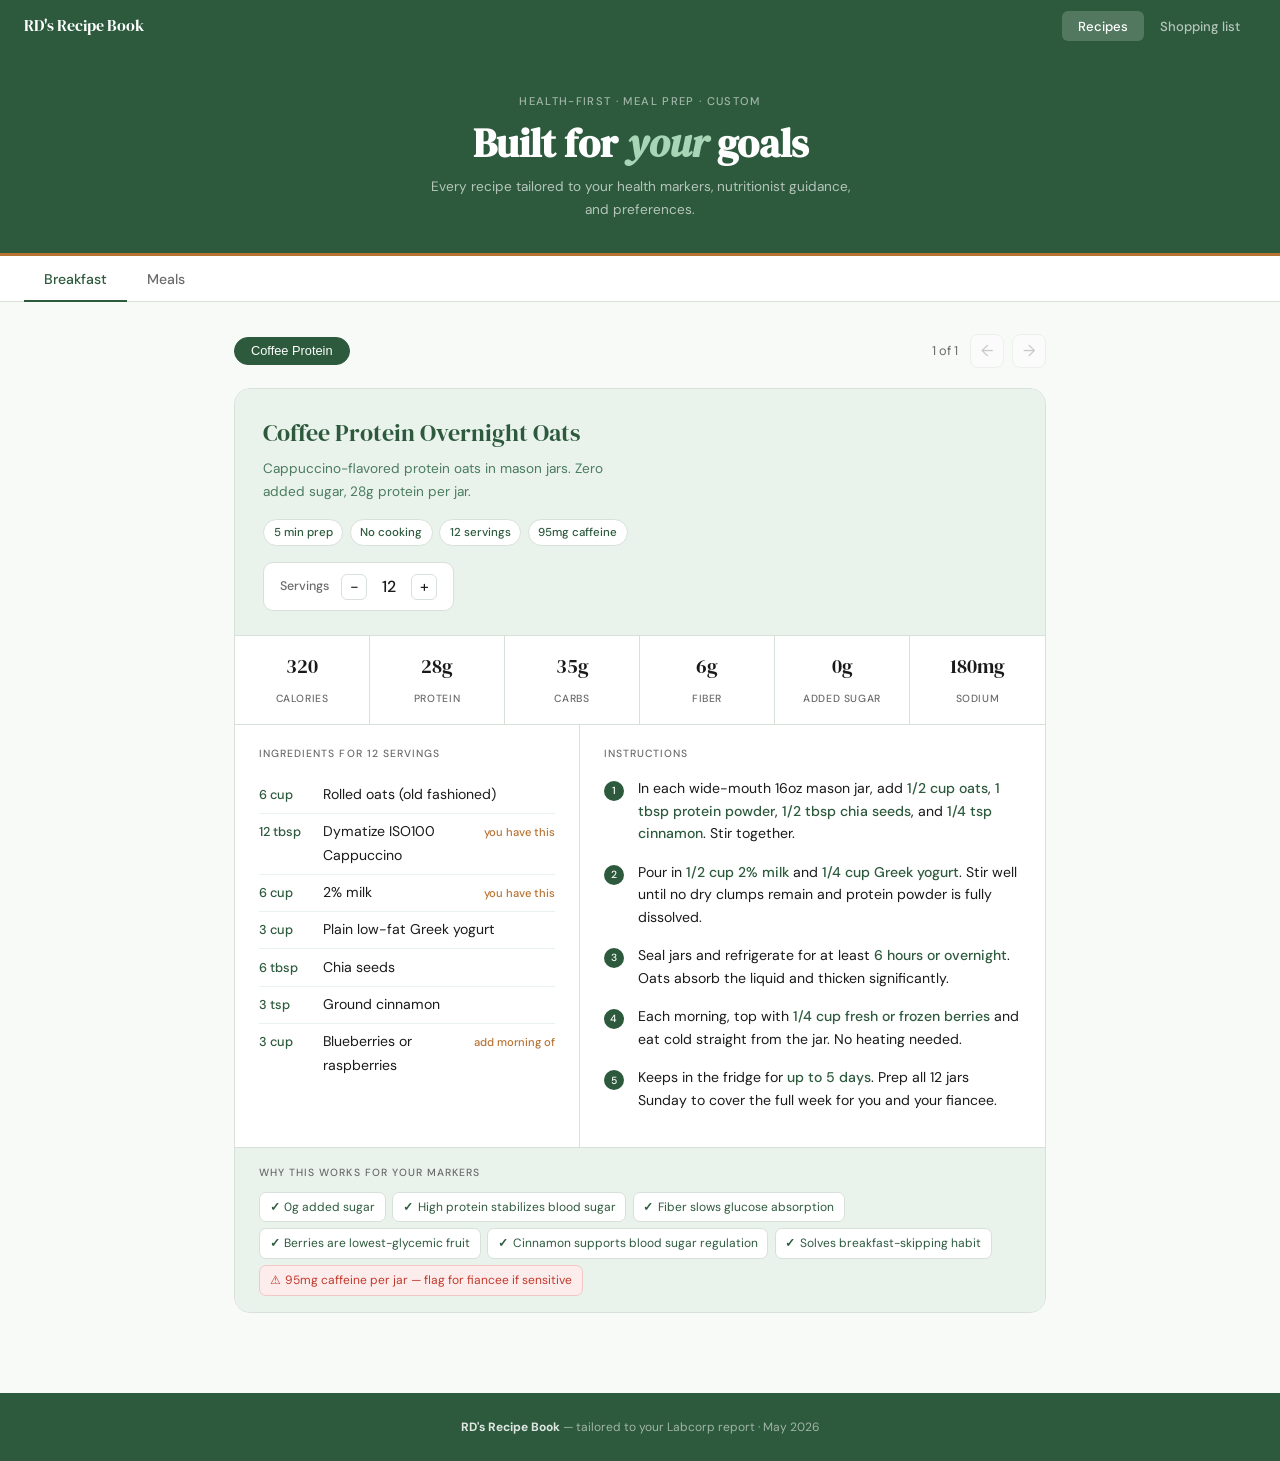
==== recipe_book.html @ d579468b "First commit" ====
<!DOCTYPE html>
<html lang="en">
<head>
<meta charset="UTF-8">
<meta name="viewport" content="width=device-width, initial-scale=1.0">
<title>RD's Recipe Book</title>
<link href="https://fonts.googleapis.com/css2?family=DM+Serif+Display:ital@0;1&family=DM+Sans:wght@400;500&display=swap" rel="stylesheet">
<style>
*,*::before,*::after{box-sizing:border-box;margin:0;padding:0}
:root{
  --green:#2D5A3D;--green-light:#EAF2EC;--green-mid:#4A7C5F;
  --amber:#B87333;--amber-light:#FDF4EB;
  --ink:#1A1A1A;--muted:#6B6B6B;--border:#D8E0DA;
  --bg:#F8FAF8;--white:#FFFFFF;
  --red:#C0392B;--red-light:#FDECEC;
}
body{font-family:'DM Sans',sans-serif;background:var(--bg);color:var(--ink);font-size:16px;line-height:1.7;min-height:100vh}
nav{background:var(--green);padding:0 1.5rem;display:flex;align-items:center;justify-content:space-between;height:52px;position:sticky;top:0;z-index:200}
.brand{font-family:'DM Serif Display',serif;color:#fff;font-size:1rem}
.nav-links{display:flex;gap:0;list-style:none}
.nav-links button{background:none;border:none;color:rgba(255,255,255,0.65);font-family:'DM Sans',sans-serif;font-size:0.82rem;font-weight:500;padding:0.4rem 1rem;cursor:pointer;border-radius:6px;transition:all 0.15s}
.nav-links button:hover{color:#fff;background:rgba(255,255,255,0.1)}
.nav-links button.active{color:#fff;background:rgba(255,255,255,0.18)}
.hero{background:var(--green);padding:2.5rem 1.5rem 2rem;text-align:center;border-bottom:3px solid var(--amber)}
.hero-eyebrow{font-size:0.7rem;font-weight:500;letter-spacing:0.12em;text-transform:uppercase;color:rgba(255,255,255,0.55);margin-bottom:0.5rem}
.hero h1{font-family:'DM Serif Display',serif;font-size:clamp(1.6rem,4vw,2.5rem);color:#fff;line-height:1.2;margin-bottom:0.5rem}
.hero h1 em{font-style:italic;color:#A8D5B5}
.hero-sub{color:rgba(255,255,255,0.65);font-size:0.85rem;max-width:420px;margin:0 auto}
.page{display:none;max-width:860px;margin:0 auto;padding:2rem 1.5rem}
.page.active{display:block}
.page-tabs{background:var(--white);border-bottom:1px solid var(--border);display:flex;padding:0 1.5rem;max-width:none}
.page-tab{background:none;border:none;border-bottom:2px solid transparent;font-family:'DM Sans',sans-serif;font-size:0.88rem;font-weight:500;color:var(--muted);padding:0.85rem 1.25rem 0.75rem;cursor:pointer;transition:all 0.15s;margin-bottom:-1px}
.page-tab:hover{color:var(--ink)}
.page-tab.active{color:var(--green);border-bottom-color:var(--green)}
.cat-wrap{max-width:860px;margin:0 auto;padding:2rem 1.5rem}
.recipe-nav{display:flex;align-items:center;justify-content:space-between;margin-bottom:1.25rem;flex-wrap:wrap;gap:0.75rem}
.cat-tabs{display:flex;gap:0.5rem;flex-wrap:wrap}
.cat-tab{background:var(--white);border:1px solid var(--border);border-radius:999px;font-size:0.8rem;font-weight:500;color:var(--muted);padding:0.35rem 1rem;cursor:pointer;transition:all 0.15s}
.cat-tab:hover{border-color:var(--green);color:var(--green)}
.cat-tab.active{background:var(--green);border-color:var(--green);color:#fff}
.nav-right{display:flex;align-items:center;gap:0.75rem}
.recipe-counter{font-size:0.8rem;color:var(--muted)}
.recipe-nav-arrows{display:flex;gap:0.5rem}
.arrow-btn{background:var(--white);border:1px solid var(--border);border-radius:8px;width:34px;height:34px;display:flex;align-items:center;justify-content:center;cursor:pointer;font-size:1rem;color:var(--muted);transition:all 0.15s;font-family:'DM Sans',sans-serif}
.arrow-btn:hover:not([disabled]){border-color:var(--green);color:var(--green)}
.arrow-btn[disabled]{opacity:0.35;cursor:default}
.recipe-card{background:var(--white);border:1px solid var(--border);border-radius:16px;overflow:hidden}
.recipe-header{background:var(--green-light);padding:1.5rem 1.75rem;border-bottom:1px solid var(--border)}
.recipe-header-top{display:flex;align-items:flex-start;justify-content:space-between;gap:1rem;flex-wrap:wrap;margin-bottom:1rem}
.recipe-title{font-family:'DM Serif Display',serif;font-size:1.5rem;font-weight:400;color:var(--green)}
.recipe-desc{font-size:0.85rem;color:var(--green-mid);margin-top:0.2rem;max-width:380px}
.recipe-badges{display:flex;gap:0.4rem;flex-wrap:wrap}
.badge{background:var(--white);border:1px solid var(--border);border-radius:999px;font-size:0.72rem;font-weight:500;color:var(--green);padding:0.18rem 0.6rem;white-space:nowrap}
.serving-control{display:flex;align-items:center;gap:0.75rem;background:var(--white);border:1px solid var(--border);border-radius:10px;padding:0.6rem 1rem;width:fit-content}
.serving-label{font-size:0.78rem;color:var(--muted);font-weight:500}
.serving-btns{display:flex;align-items:center;gap:0.5rem}
.s-btn{background:none;border:1px solid var(--border);border-radius:6px;width:26px;height:26px;display:flex;align-items:center;justify-content:center;cursor:pointer;font-size:1rem;color:var(--ink);line-height:1;transition:all 0.15s;font-family:'DM Sans',sans-serif}
.s-btn:hover{border-color:var(--green);color:var(--green)}
.serving-num{font-size:1rem;font-weight:500;color:var(--ink);min-width:28px;text-align:center}
.nutrition-strip{display:grid;grid-template-columns:repeat(auto-fit,minmax(90px,1fr));border-bottom:1px solid var(--border)}
.nutrition-cell{padding:0.85rem 1rem;text-align:center;border-right:1px solid var(--border)}
.nutrition-cell:last-child{border-right:none}
.nutrition-cell .val{font-family:'DM Serif Display',serif;font-size:1.25rem;color:var(--ink);display:block}
.nutrition-cell .lbl{font-size:0.65rem;font-weight:500;letter-spacing:0.06em;text-transform:uppercase;color:var(--muted);margin-top:0.1rem}
.recipe-body{display:grid;grid-template-columns:1fr 1.35fr}
@media(max-width:600px){.recipe-body{grid-template-columns:1fr}}
.ingredients-col{padding:1.25rem 1.5rem;border-right:1px solid var(--border)}
.steps-col{padding:1.25rem 1.5rem}
.col-label{font-size:0.65rem;font-weight:500;letter-spacing:0.1em;text-transform:uppercase;color:var(--muted);margin-bottom:0.9rem}
.ingredient-list{list-style:none}
.ingredient-list li{display:flex;gap:0.5rem;padding:0.38rem 0;border-bottom:1px solid var(--green-light);font-size:0.88rem;align-items:baseline}
.ingredient-list li:last-child{border-bottom:none}
.qty{font-weight:500;color:var(--green);min-width:56px;font-size:0.8rem}
.iname{color:var(--ink);flex:1}
.mod{font-size:0.7rem;color:var(--amber);font-weight:500;margin-left:auto;white-space:nowrap;padding-left:0.3rem}
.step{display:flex;gap:0.9rem;margin-bottom:1rem;align-items:flex-start}
.step-num{background:var(--green);color:#fff;font-size:0.65rem;font-weight:500;width:20px;height:20px;border-radius:50%;display:flex;align-items:center;justify-content:center;flex-shrink:0;margin-top:4px}
.step-text{font-size:0.88rem;color:var(--ink);line-height:1.6}
.step-text strong{font-weight:500;color:var(--green)}
.health-notes{background:var(--green-light);border-top:1px solid var(--border);padding:1rem 1.5rem}
.health-note-list{display:flex;flex-wrap:wrap;gap:0.4rem;margin-top:0.6rem}
.hnote{background:var(--white);border:1px solid var(--border);border-radius:7px;font-size:0.75rem;color:var(--green);padding:0.25rem 0.6rem;display:flex;align-items:center;gap:0.3rem}
.hnote::before{content:"✓";font-weight:700}
.wnote{background:var(--red-light);border:1px solid #F5C6C6;border-radius:7px;font-size:0.75rem;color:var(--red);padding:0.25rem 0.6rem;display:flex;align-items:center;gap:0.3rem}
.wnote::before{content:"⚠"}
.shop-header{display:flex;align-items:center;justify-content:space-between;margin-bottom:1.5rem;flex-wrap:wrap;gap:1rem}
.shop-header h2{font-family:'DM Serif Display',serif;font-size:1.5rem;font-weight:400}
.clear-btn{background:none;border:1px solid var(--border);border-radius:8px;font-family:'DM Sans',sans-serif;font-size:0.8rem;color:var(--muted);padding:0.4rem 0.85rem;cursor:pointer;transition:all 0.15s}
.clear-btn:hover{border-color:var(--red);color:var(--red)}
.shop-section{background:var(--white);border:1px solid var(--border);border-radius:14px;overflow:hidden;margin-bottom:1.25rem}
.shop-section-header{background:var(--green-light);padding:0.75rem 1.25rem;border-bottom:1px solid var(--border);display:flex;align-items:center;justify-content:space-between}
.shop-section-title{font-size:0.72rem;font-weight:500;letter-spacing:0.1em;text-transform:uppercase;color:var(--green)}
.shop-section-count{font-size:0.72rem;color:var(--green-mid)}
.shop-item{display:flex;align-items:center;gap:0.85rem;padding:0.7rem 1.25rem;border-bottom:1px solid var(--green-light);cursor:pointer;transition:background 0.1s;user-select:none}
.shop-item:last-child{border-bottom:none}
.shop-item:hover{background:var(--bg)}
.shop-item.checked .shop-item-name{text-decoration:line-through;color:var(--muted)}
.shop-checkbox{width:18px;height:18px;border:1.5px solid var(--border);border-radius:4px;flex-shrink:0;display:flex;align-items:center;justify-content:center;transition:all 0.15s}
.shop-item.checked .shop-checkbox{background:var(--green);border-color:var(--green)}
.checkmark{display:none;font-size:11px;color:#fff;font-weight:700}
.shop-item.checked .checkmark{display:block}
.shop-item-name{flex:1;font-size:0.9rem;color:var(--ink)}
.shop-item-qty{font-size:0.78rem;color:var(--muted);white-space:nowrap}
.have-tag{font-size:0.7rem;color:var(--green-mid);font-weight:500;margin-left:0.4rem}
.progress-bar{height:3px;background:var(--border);border-radius:999px;margin-bottom:1.5rem;overflow:hidden}
.progress-fill{height:100%;background:var(--green);border-radius:999px;transition:width 0.3s}
.progress-label{font-size:0.78rem;color:var(--muted);margin-bottom:0.5rem}
footer{background:var(--green);color:rgba(255,255,255,0.55);text-align:center;padding:1.5rem;font-size:0.75rem;margin-top:3rem}
footer strong{color:rgba(255,255,255,0.85)}
</style>
</head>
<body>

<nav>
  <span class="brand">RD's Recipe Book</span>
  <ul class="nav-links">
    <li><button class="active" onclick="showPage('recipes',this)">Recipes</button></li>
    <li><button onclick="showPage('shopping',this)">Shopping list</button></li>
  </ul>
</nav>

<div class="hero">
  <p class="hero-eyebrow">Health-first · Meal prep · Custom</p>
  <h1>Built for <em>your</em> goals</h1>
  <p class="hero-sub">Every recipe tailored to your health markers, nutritionist guidance, and preferences.</p>
</div>

<div id="page-recipes" class="page active" style="max-width:none;padding:0">
  <div class="page-tabs">
    <button class="page-tab active" onclick="showCat('breakfast',this)">Breakfast</button>
    <button class="page-tab" onclick="showCat('meals',this)">Meals</button>
  </div>
  <div id="cat-breakfast" class="cat-wrap"></div>
  <div id="cat-meals" class="cat-wrap" style="display:none"></div>
</div>

<div id="page-shopping" class="page">
  <div class="shop-header">
    <h2>Shopping list</h2>
    <button class="clear-btn" onclick="clearChecked()">Clear checked</button>
  </div>
  <p class="progress-label" id="progress-label"></p>
  <div class="progress-bar"><div class="progress-fill" id="progress-fill" style="width:0%"></div></div>
  <div id="shopping-content"></div>
</div>

<footer><strong>RD's Recipe Book</strong> — tailored to your Labcorp report · May 2026</footer>

<script>
var RECIPES = {
  breakfast: [
    {
      id: "oats",
      name: "Coffee Protein Overnight Oats",
      desc: "Cappuccino-flavored protein oats in mason jars. Zero added sugar, 28g protein per jar.",
      badges: ["5 min prep","No cooking","12 servings","95mg caffeine"],
      baseServings: 12,
      nutrition: {calories:320,protein:28,carbs:35,fiber:6,addedSugar:0,sodium:180},
      ingredients: [
        {qty:0.5,unit:"cup",name:"Rolled oats (old fashioned)",mod:""},
        {qty:1,unit:"tbsp",name:"Dymatize ISO100 Cappuccino",mod:"you have this"},
        {qty:0.5,unit:"cup",name:"2% milk",mod:"you have this"},
        {qty:0.25,unit:"cup",name:"Plain low-fat Greek yogurt",mod:""},
        {qty:0.5,unit:"tbsp",name:"Chia seeds",mod:""},
        {qty:0.25,unit:"tsp",name:"Ground cinnamon",mod:""},
        {qty:0.25,unit:"cup",name:"Blueberries or raspberries",mod:"add morning of"}
      ],
      steps: [
        "In each wide-mouth 16oz mason jar, add <strong>1/2 cup oats</strong>, <strong>1 tbsp protein powder</strong>, <strong>1/2 tbsp chia seeds</strong>, and <strong>1/4 tsp cinnamon</strong>. Stir together.",
        "Pour in <strong>1/2 cup 2% milk</strong> and <strong>1/4 cup Greek yogurt</strong>. Stir well until no dry clumps remain and protein powder is fully dissolved.",
        "Seal jars and refrigerate for at least <strong>6 hours or overnight</strong>. Oats absorb the liquid and thicken significantly.",
        "Each morning, top with <strong>1/4 cup fresh or frozen berries</strong> and eat cold straight from the jar. No heating needed.",
        "Keeps in the fridge for <strong>up to 5 days</strong>. Prep all 12 jars Sunday to cover the full week for you and your fiancee."
      ],
      healthNotes: ["0g added sugar","High protein stabilizes blood sugar","Fiber slows glucose absorption","Berries are lowest-glycemic fruit","Cinnamon supports blood sugar regulation","Solves breakfast-skipping habit"],
      watchNotes: ["95mg caffeine per jar — flag for fiancee if sensitive"],
      grocery: [
        {name:"Rolled oats (old fashioned)",qty:"1 large canister",have:false},
        {name:"Dymatize ISO100 Cappuccino",qty:"you have this",have:true},
        {name:"2% milk",qty:"you have this",have:true},
        {name:"Plain low-fat Greek yogurt",qty:"32oz tub",have:false},
        {name:"Chia seeds",qty:"bulk bag",have:false},
        {name:"Ground cinnamon",qty:"small jar",have:false},
        {name:"Frozen berries (blueberries or raspberries)",qty:"2 x 12oz bags",have:false},
        {name:"Wide-mouth 16oz mason jars",qty:"pack of 12",have:false}
      ]
    }
  ],
  meals: [
    {
      id: "pasta",
      name: "Peanut Pasta Salad",
      desc: "Thai-inspired meal prep salad with Brami protein pasta, cauliflower, edamame, and creamy peanut dressing.",
      badges: ["20 min total","4 servings","4 days fridge","Lunch"],
      baseServings: 4,
      nutrition: {calories:480,protein:33,carbs:52,fiber:14,addedSugar:1,sodium:600},
      ingredients: [
        {qty:1,unit:"cup",name:"Brami Fusilli pasta, cooked",mod:"swap"},
        {qty:0.5,unit:"cup",name:"Cauliflower, small florets",mod:"swap"},
        {qty:0.25,unit:"cup",name:"Frozen edamame, thawed",mod:""},
        {qty:0.25,unit:"cup",name:"Carrots, grated",mod:""},
        {qty:0.25,unit:"cup",name:"Green onion, chopped",mod:""},
        {qty:2,unit:"tbsp",name:"Cilantro, chopped",mod:""},
        {qty:1.5,unit:"tbsp",name:"Peanuts, crushed",mod:""},
        {qty:1.5,unit:"tbsp",name:"Peanut butter",mod:""},
        {qty:0.25,unit:"",name:"Lime, juiced",mod:""},
        {qty:0.5,unit:"tbsp",name:"Low-sodium soy sauce",mod:"swap"},
        {qty:0.25,unit:"tbsp",name:"Sriracha",mod:"you have this"},
        {qty:0.25,unit:"tbsp",name:"Chili crunch oil",mod:""},
        {qty:0.25,unit:"tsp",name:"Maple syrup",mod:""},
        {qty:0.75,unit:"tbsp",name:"Water to thin dressing",mod:""}
      ],
      steps: [
        "Cook <strong>Brami Fusilli</strong> per package instructions. Drain and cool completely — warm pasta makes the dressing watery.",
        "Chop <strong>cauliflower</strong> into small florets. Grate <strong>carrots</strong>. Chop <strong>green onion</strong> and <strong>cilantro</strong>. Thaw <strong>edamame</strong> or mix with warm pasta to speed it up.",
        "In a jar, whisk <strong>peanut butter, lime juice, low-sodium soy sauce, sriracha, maple syrup,</strong> and <strong>water</strong> until smooth and pourable. Spoon chili crunch oil over the surface — do not stir it in.",
        "In a large bowl, combine cooled pasta, cauliflower, edamame, carrots, green onion, cilantro, and peanuts. Pour dressing over and toss well.",
        "Divide into <strong>4 airtight containers</strong>. Keeps in the fridge up to <strong>4 days</strong>. Toss before eating as dressing settles."
      ],
      healthNotes: ["Brami pasta: 21g protein + 9g fiber vs regular rotini","Cauliflower: nutritionist-approved lunch vegetable","Low-sodium soy sauce cuts ~335mg sodium per serving","High fiber blunts blood sugar spike from carbs"],
      watchNotes: [],
      grocery: [
        {name:"Brami Fusilli protein pasta",qty:"1 box",have:false},
        {name:"Frozen edamame (shelled)",qty:"1 bag",have:false},
        {name:"Cauliflower",qty:"1 head",have:false},
        {name:"Carrots",qty:"2-3 medium",have:false},
        {name:"Green onion",qty:"1 bunch",have:false},
        {name:"Cilantro",qty:"1 bunch",have:false},
        {name:"Peanuts (unsalted)",qty:"small bag",have:false},
        {name:"Peanut butter",qty:"1 jar",have:false},
        {name:"Limes",qty:"2",have:false},
        {name:"Low-sodium soy sauce",qty:"1 bottle",have:false},
        {name:"Chili crunch oil",qty:"1 jar",have:false},
        {name:"Maple syrup",qty:"small bottle",have:false},
        {name:"Sriracha",qty:"you have this",have:true}
      ]
    }
  ]
};

var state = {
  currentCat: "breakfast",
  indices: {breakfast:0, meals:0},
  servings: {},
  checked: {}
};

try { state.checked = JSON.parse(localStorage.getItem("rd_checked") || "{}"); } catch(e) { state.checked = {}; }

RECIPES.breakfast.forEach(function(r){ state.servings[r.id] = r.baseServings; });
RECIPES.meals.forEach(function(r){ state.servings[r.id] = r.baseServings; });

function showPage(page, btn) {
  document.querySelectorAll(".page").forEach(function(p){ p.classList.remove("active"); });
  document.getElementById("page-"+page).classList.add("active");
  document.querySelectorAll(".nav-links button").forEach(function(b){ b.classList.remove("active"); });
  btn.classList.add("active");
  if(page === "shopping") renderShopping();
}

function showCat(cat, btn) {
  state.currentCat = cat;
  document.getElementById("cat-breakfast").style.display = cat === "breakfast" ? "block" : "none";
  document.getElementById("cat-meals").style.display = cat === "meals" ? "block" : "none";
  document.querySelectorAll(".page-tab").forEach(function(b){ b.classList.remove("active"); });
  btn.classList.add("active");
}

function prevRecipe(cat) {
  if(state.indices[cat] > 0){ state.indices[cat]--; renderRecipe(cat); }
}
function nextRecipe(cat) {
  if(state.indices[cat] < RECIPES[cat].length - 1){ state.indices[cat]++; renderRecipe(cat); }
}
function jumpRecipe(cat, idx) {
  state.indices[cat] = idx;
  renderRecipe(cat);
}
function changeServings(id, cat, delta) {
  state.servings[id] = Math.max(1, state.servings[id] + delta);
  renderRecipe(cat);
}

function fmtQty(n) {
  if(n === 0) return "0";
  var whole = Math.floor(n);
  var frac = Math.round((n - whole) * 100) / 100;
  var fracs = {"0.25":"1/4","0.5":"1/2","0.75":"3/4","0.33":"1/3","0.67":"2/3","0.13":"1/8"};
  var best = null, bestDiff = 999;
  Object.keys(fracs).forEach(function(k){
    var diff = Math.abs(parseFloat(k) - frac);
    if(diff < bestDiff){ bestDiff = diff; best = k; }
  });
  if(bestDiff < 0.06) {
    var fs = fracs[best];
    return whole > 0 ? (whole + " " + fs) : fs;
  }
  if(n >= 10) return Math.round(n).toString();
  return parseFloat(n.toFixed(1)).toString();
}

function renderRecipe(cat) {
  var recipes = RECIPES[cat];
  var idx = state.indices[cat];
  var r = recipes[idx];
  var servings = state.servings[r.id];
  var ratio = servings / r.baseServings;
  var n = r.nutrition;

  function ns(v){ return Math.round(v * ratio); }

  var tabs = recipes.map(function(rec, i){
    var words = rec.name.split(" ").slice(0,2).join(" ");
    return '<button class="cat-tab' + (i===idx?" active":"") + '" onclick="jumpRecipe(\'' + cat + '\',' + i + ')">' + words + '</button>';
  }).join("");

  var prevDis = idx === 0 ? " disabled" : "";
  var nextDis = idx === recipes.length - 1 ? " disabled" : "";

  var ings = r.ingredients.map(function(ing){
    var scaled = ing.qty * servings;
    return '<li><span class="qty">' + fmtQty(scaled) + ' ' + ing.unit + '</span><span class="iname">' + ing.name + '</span>' + (ing.mod ? '<span class="mod">' + ing.mod + '</span>' : '') + '</li>';
  }).join("");

  var steps = r.steps.map(function(s, i){
    return '<div class="step"><span class="step-num">' + (i+1) + '</span><span class="step-text">' + s + '</span></div>';
  }).join("");

  var hnotes = r.healthNotes.map(function(n){ return '<span class="hnote">' + n + '</span>'; }).join("");
  var wnotes = r.watchNotes.map(function(n){ return '<span class="wnote">' + n + '</span>'; }).join("");
  var badges = r.badges.map(function(b){ return '<span class="badge">' + b + '</span>'; }).join("");

  var html = '<div class="recipe-nav">'
    + '<div class="cat-tabs">' + tabs + '</div>'
    + '<div class="nav-right">'
    + '<span class="recipe-counter">' + (idx+1) + ' of ' + recipes.length + '</span>'
    + '<div class="recipe-nav-arrows">'
    + '<button class="arrow-btn" onclick="prevRecipe(\'' + cat + '\')"' + prevDis + '>&#8592;</button>'
    + '<button class="arrow-btn" onclick="nextRecipe(\'' + cat + '\')"' + nextDis + '>&#8594;</button>'
    + '</div></div></div>'
    + '<div class="recipe-card">'
    + '<div class="recipe-header">'
    + '<div class="recipe-header-top">'
    + '<div><div class="recipe-title">' + r.name + '</div><div class="recipe-desc">' + r.desc + '</div></div>'
    + '<div class="recipe-badges">' + badges + '</div>'
    + '</div>'
    + '<div class="serving-control"><span class="serving-label">Servings</span>'
    + '<div class="serving-btns">'
    + '<button class="s-btn" onclick="changeServings(\'' + r.id + '\',\'' + cat + '\',-1)">&#8722;</button>'
    + '<span class="serving-num">' + servings + '</span>'
    + '<button class="s-btn" onclick="changeServings(\'' + r.id + '\',\'' + cat + '\',1)">&#43;</button>'
    + '</div></div></div>'
    + '<div class="nutrition-strip">'
    + '<div class="nutrition-cell"><span class="val">' + ns(n.calories) + '</span><span class="lbl">Calories</span></div>'
    + '<div class="nutrition-cell"><span class="val">' + ns(n.protein) + 'g</span><span class="lbl">Protein</span></div>'
    + '<div class="nutrition-cell"><span class="val">' + ns(n.carbs) + 'g</span><span class="lbl">Carbs</span></div>'
    + '<div class="nutrition-cell"><span class="val">' + ns(n.fiber) + 'g</span><span class="lbl">Fiber</span></div>'
    + '<div class="nutrition-cell"><span class="val">' + ns(n.addedSugar) + 'g</span><span class="lbl">Added sugar</span></div>'
    + '<div class="nutrition-cell"><span class="val">' + ns(n.sodium) + 'mg</span><span class="lbl">Sodium</span></div>'
    + '</div>'
    + '<div class="recipe-body">'
    + '<div class="ingredients-col"><div class="col-label">Ingredients for ' + servings + ' servings</div><ul class="ingredient-list">' + ings + '</ul></div>'
    + '<div class="steps-col"><div class="col-label">Instructions</div>' + steps + '</div>'
    + '</div>'
    + '<div class="health-notes"><div class="col-label" style="margin-bottom:0.5rem">Why this works for your markers</div>'
    + '<div class="health-note-list">' + hnotes + wnotes + '</div></div>'
    + '</div>';

  document.getElementById(cat + "-recipe-container").innerHTML = html;
}

function getKey(recipeId, itemName) {
  return recipeId + "__" + itemName;
}

function toggleItem(key) {
  state.checked[key] = !state.checked[key];
  try { localStorage.setItem("rd_checked", JSON.stringify(state.checked)); } catch(e){}
  renderShopping();
}

function clearChecked() {
  state.checked = {};
  try { localStorage.setItem("rd_checked", JSON.stringify(state.checked)); } catch(e){}
  renderShopping();
}

function renderShopping() {
  var allRecipes = RECIPES.breakfast.concat(RECIPES.meals);
  var totalItems = 0, checkedItems = 0;
  var html = "";

  allRecipes.forEach(function(r) {
    var sectionDone = 0;
    totalItems += r.grocery.length;
    r.grocery.forEach(function(it){
      var key = getKey(r.id, it.name);
      if(it.have || state.checked[key]) sectionDone++;
    });
    checkedItems += sectionDone;

    html += '<div class="shop-section">'
      + '<div class="shop-section-header">'
      + '<span class="shop-section-title">' + r.name + '</span>'
      + '<span class="shop-section-count">' + sectionDone + '/' + r.grocery.length + ' done</span>'
      + '</div>';

    r.grocery.forEach(function(it) {
      var key = getKey(r.id, it.name);
      var isChecked = it.have || !!state.checked[key];
      var checkedClass = isChecked ? " checked" : "";
      var onclick = it.have ? "" : ' onclick="toggleItem(\'' + key + '\')"';
      var haveTag = it.have ? '<span class="have-tag">already have</span>' : "";
      html += '<div class="shop-item' + checkedClass + '"' + onclick + '>'
        + '<div class="shop-checkbox"><span class="checkmark">&#10003;</span></div>'
        + '<span class="shop-item-name">' + it.name + haveTag + '</span>'
        + '<span class="shop-item-qty">' + it.qty + '</span>'
        + '</div>';
    });

    html += '</div>';
  });

  var pct = totalItems > 0 ? Math.round(checkedItems / totalItems * 100) : 0;
  document.getElementById("progress-label").textContent = checkedItems + " of " + totalItems + " items checked";
  document.getElementById("progress-fill").style.width = pct + "%";
  document.getElementById("shopping-content").innerHTML = html;
}

function initCat(cat) {
  var wrap = document.getElementById("cat-" + cat);
  wrap.innerHTML = '<div id="' + cat + '-recipe-container"></div>';
  renderRecipe(cat);
}

initCat("breakfast");
initCat("meals");
</script>
</body>
</html>
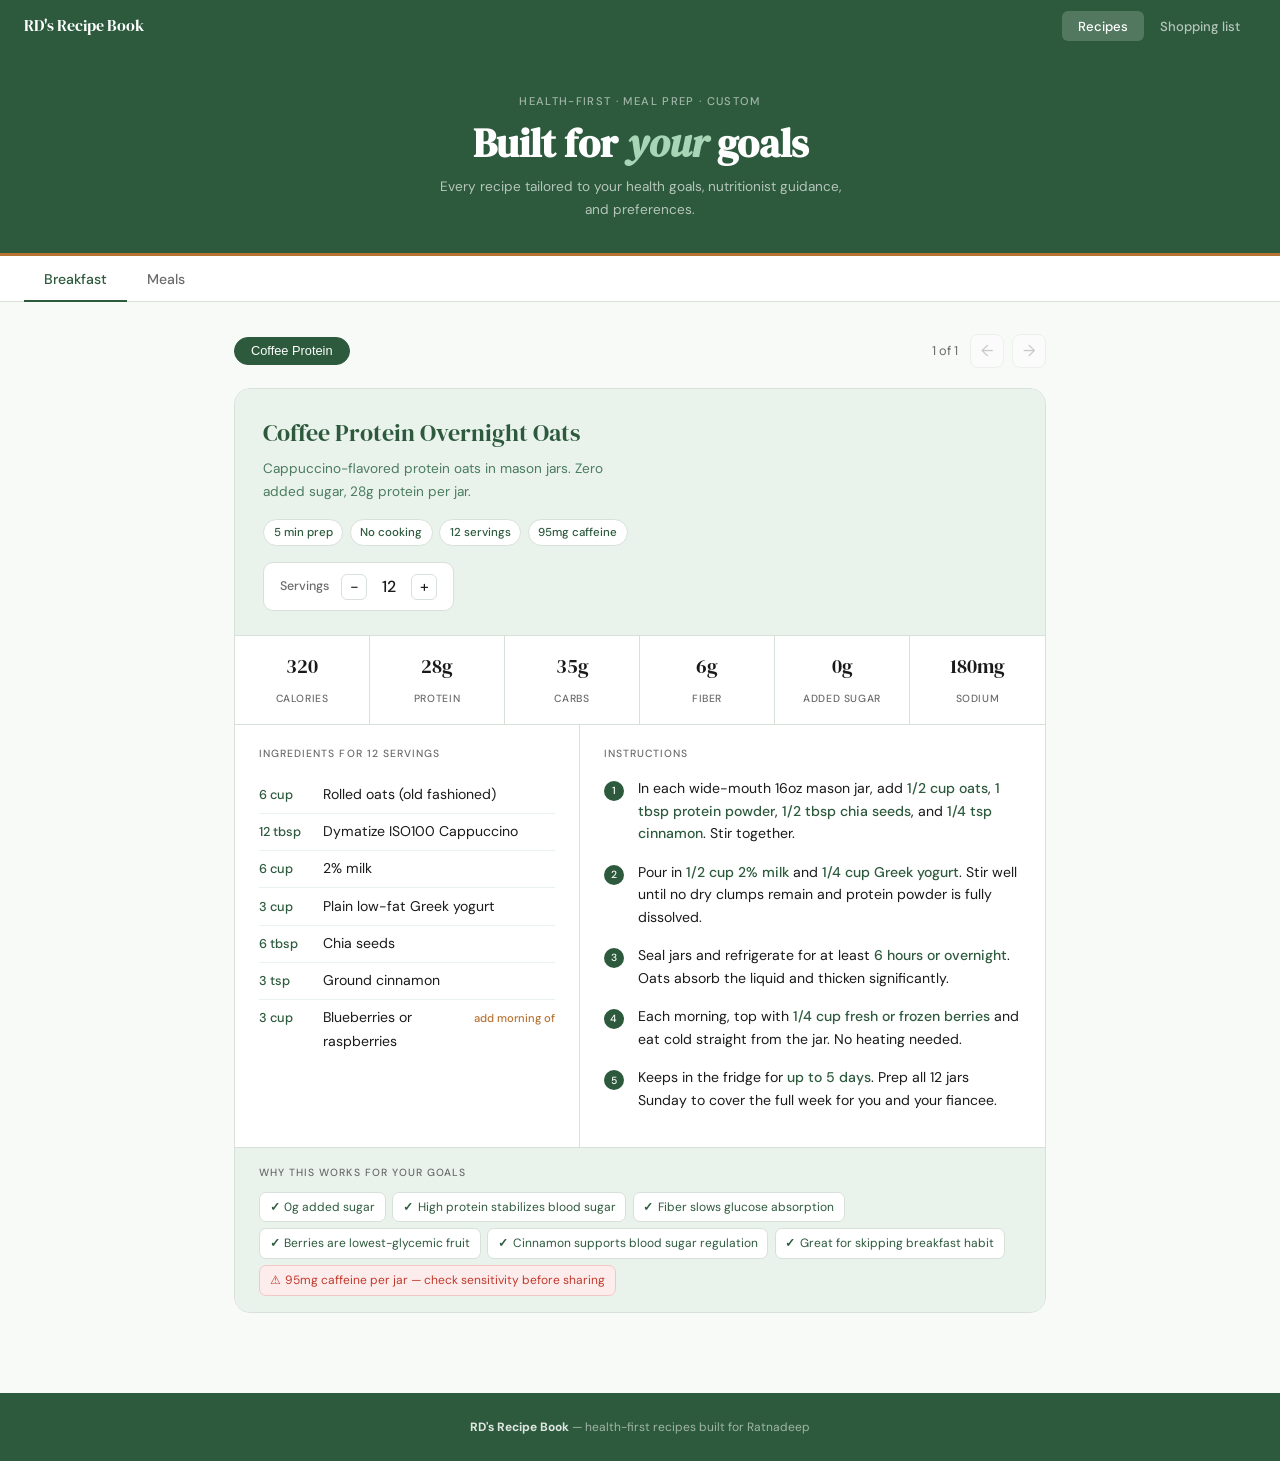
==== commit fa66b31c: "Sensitive data removed" ====
--- a/recipe_book.html
+++ b/recipe_book.html
@@ -122,7 +122,7 @@
 <div class="hero">
   <p class="hero-eyebrow">Health-first · Meal prep · Custom</p>
   <h1>Built for <em>your</em> goals</h1>
-  <p class="hero-sub">Every recipe tailored to your health markers, nutritionist guidance, and preferences.</p>
+  <p class="hero-sub">Every recipe tailored to your health goals, nutritionist guidance, and preferences.</p>
 </div>
 
 <div id="page-recipes" class="page active" style="max-width:none;padding:0">
@@ -144,7 +144,7 @@
   <div id="shopping-content"></div>
 </div>
 
-<footer><strong>RD's Recipe Book</strong> — tailored to your Labcorp report · May 2026</footer>
+<footer><strong>RD's Recipe Book</strong> — health-first recipes built for Ratnadeep</footer>
 
 <script>
 var RECIPES = {
@@ -158,8 +158,8 @@
       nutrition: {calories:320,protein:28,carbs:35,fiber:6,addedSugar:0,sodium:180},
       ingredients: [
         {qty:0.5,unit:"cup",name:"Rolled oats (old fashioned)",mod:""},
-        {qty:1,unit:"tbsp",name:"Dymatize ISO100 Cappuccino",mod:"you have this"},
-        {qty:0.5,unit:"cup",name:"2% milk",mod:"you have this"},
+        {qty:1,unit:"tbsp",name:"Dymatize ISO100 Cappuccino",mod:""},
+        {qty:0.5,unit:"cup",name:"2% milk",mod:""},
         {qty:0.25,unit:"cup",name:"Plain low-fat Greek yogurt",mod:""},
         {qty:0.5,unit:"tbsp",name:"Chia seeds",mod:""},
         {qty:0.25,unit:"tsp",name:"Ground cinnamon",mod:""},
@@ -172,12 +172,12 @@
         "Each morning, top with <strong>1/4 cup fresh or frozen berries</strong> and eat cold straight from the jar. No heating needed.",
         "Keeps in the fridge for <strong>up to 5 days</strong>. Prep all 12 jars Sunday to cover the full week for you and your fiancee."
       ],
-      healthNotes: ["0g added sugar","High protein stabilizes blood sugar","Fiber slows glucose absorption","Berries are lowest-glycemic fruit","Cinnamon supports blood sugar regulation","Solves breakfast-skipping habit"],
-      watchNotes: ["95mg caffeine per jar — flag for fiancee if sensitive"],
+      healthNotes: ["0g added sugar","High protein stabilizes blood sugar","Fiber slows glucose absorption","Berries are lowest-glycemic fruit","Cinnamon supports blood sugar regulation","Great for skipping breakfast habit"],
+      watchNotes: ["95mg caffeine per jar — check sensitivity before sharing"],
       grocery: [
         {name:"Rolled oats (old fashioned)",qty:"1 large canister",have:false},
-        {name:"Dymatize ISO100 Cappuccino",qty:"you have this",have:true},
-        {name:"2% milk",qty:"you have this",have:true},
+        {name:"Dymatize ISO100 Cappuccino",qty:"1 tub",have:false},
+        {name:"2% milk",qty:"1 gallon",have:false},
         {name:"Plain low-fat Greek yogurt",qty:"32oz tub",have:false},
         {name:"Chia seeds",qty:"bulk bag",have:false},
         {name:"Ground cinnamon",qty:"small jar",have:false},
@@ -205,7 +205,7 @@
         {qty:1.5,unit:"tbsp",name:"Peanut butter",mod:""},
         {qty:0.25,unit:"",name:"Lime, juiced",mod:""},
         {qty:0.5,unit:"tbsp",name:"Low-sodium soy sauce",mod:"swap"},
-        {qty:0.25,unit:"tbsp",name:"Sriracha",mod:"you have this"},
+        {qty:0.25,unit:"tbsp",name:"Sriracha",mod:""},
         {qty:0.25,unit:"tbsp",name:"Chili crunch oil",mod:""},
         {qty:0.25,unit:"tsp",name:"Maple syrup",mod:""},
         {qty:0.75,unit:"tbsp",name:"Water to thin dressing",mod:""}
@@ -217,7 +217,7 @@
         "In a large bowl, combine cooled pasta, cauliflower, edamame, carrots, green onion, cilantro, and peanuts. Pour dressing over and toss well.",
         "Divide into <strong>4 airtight containers</strong>. Keeps in the fridge up to <strong>4 days</strong>. Toss before eating as dressing settles."
       ],
-      healthNotes: ["Brami pasta: 21g protein + 9g fiber vs regular rotini","Cauliflower: nutritionist-approved lunch vegetable","Low-sodium soy sauce cuts ~335mg sodium per serving","High fiber blunts blood sugar spike from carbs"],
+      healthNotes: ["Brami pasta: 21g protein + 9g fiber vs regular rotini","Cauliflower: nutritionist-approved lunch vegetable","Low-sodium soy sauce reduces sodium per serving","High fiber helps manage blood sugar from carbs"],
       watchNotes: [],
       grocery: [
         {name:"Brami Fusilli protein pasta",qty:"1 box",have:false},
@@ -232,7 +232,7 @@
         {name:"Low-sodium soy sauce",qty:"1 bottle",have:false},
         {name:"Chili crunch oil",qty:"1 jar",have:false},
         {name:"Maple syrup",qty:"small bottle",have:false},
-        {name:"Sriracha",qty:"you have this",have:true}
+        {name:"Sriracha",qty:"1 bottle",have:false}
       ]
     }
   ]
@@ -362,7 +362,7 @@
     + '<div class="ingredients-col"><div class="col-label">Ingredients for ' + servings + ' servings</div><ul class="ingredient-list">' + ings + '</ul></div>'
     + '<div class="steps-col"><div class="col-label">Instructions</div>' + steps + '</div>'
     + '</div>'
-    + '<div class="health-notes"><div class="col-label" style="margin-bottom:0.5rem">Why this works for your markers</div>'
+    + '<div class="health-notes"><div class="col-label" style="margin-bottom:0.5rem">Why this works for your goals</div>'
     + '<div class="health-note-list">' + hnotes + wnotes + '</div></div>'
     + '</div>';
 
